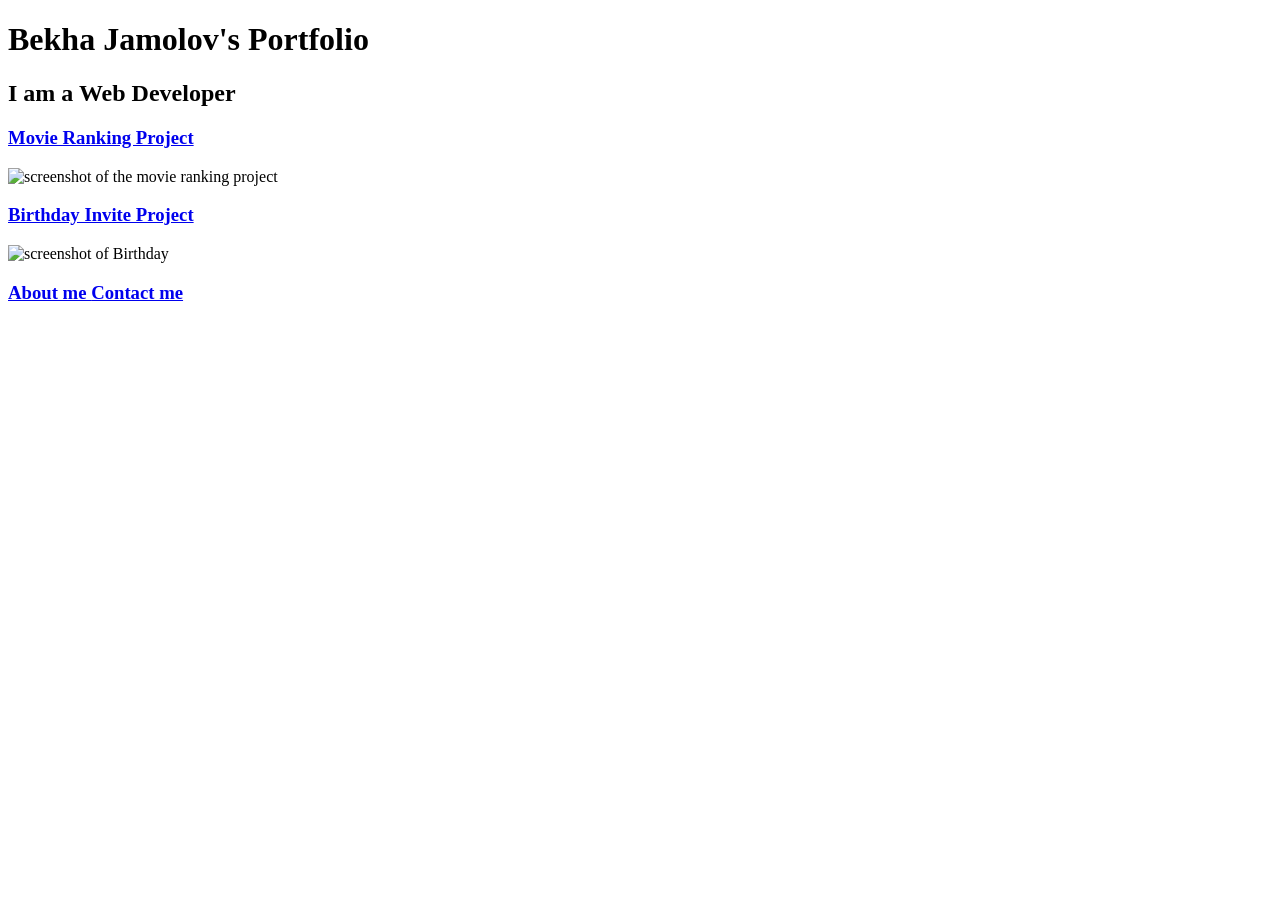
==== index.html @ c448e3af "Add files via upload" ====
<!-- TODO 1: Create the HTML Boilerplate -->
<!DOCTYPE html>
<html lang="en">
<head>
    <meta charset="UTF-8">
    <meta name="viewport" content="width=device-width, initial-scale=1.0">
    <title>Bekha's Portfolio </title>
</head>


<body>
    <h1>Bekha Jamolov's Portfolio</h1>
    <h2>I am a Web Developer </h2>
    <h3><a href="/public/movie-ranking.html">Movie Ranking Project</a>
    </h3> 
    <img src="/assets/images/movie-ranking.png" alt="screenshot of the movie ranking project ", height="200">
    <source>
    <h3><a href="/public/birthday-invite.html">Birthday Invite Project</a>
    <br/>
    </h3>
    <img src="/assets/images/birthday-invite.png" alt="screenshot of Birthday ", height="200">
    <br/>
    <h3>
    <a href="/public/about.html">About me </a>
    <a href="/public/contact.html">Contact me</a>
    </h3>
</body>
</html>

<!-- TODO 2: Add Your previous projects' HTML into the public folder -->

<!-- TODO 3: Take screenshots of your project previews and add the images to the images folder -->

<!-- TODO 4: Add titles/subtitles etc. -->

<!-- TODO 5: Add a link to the project pages -->

<!-- TODO 6: Add images to show the project previews
HINT for TODO 6: You can use the height attribute set to 200 to make the image smaller:
https://developer.mozilla.org/en-US/docs/Web/HTML/Element/img#attr-height -->

<!-- TODO 7: Add the Contact Me and About Me page links -->
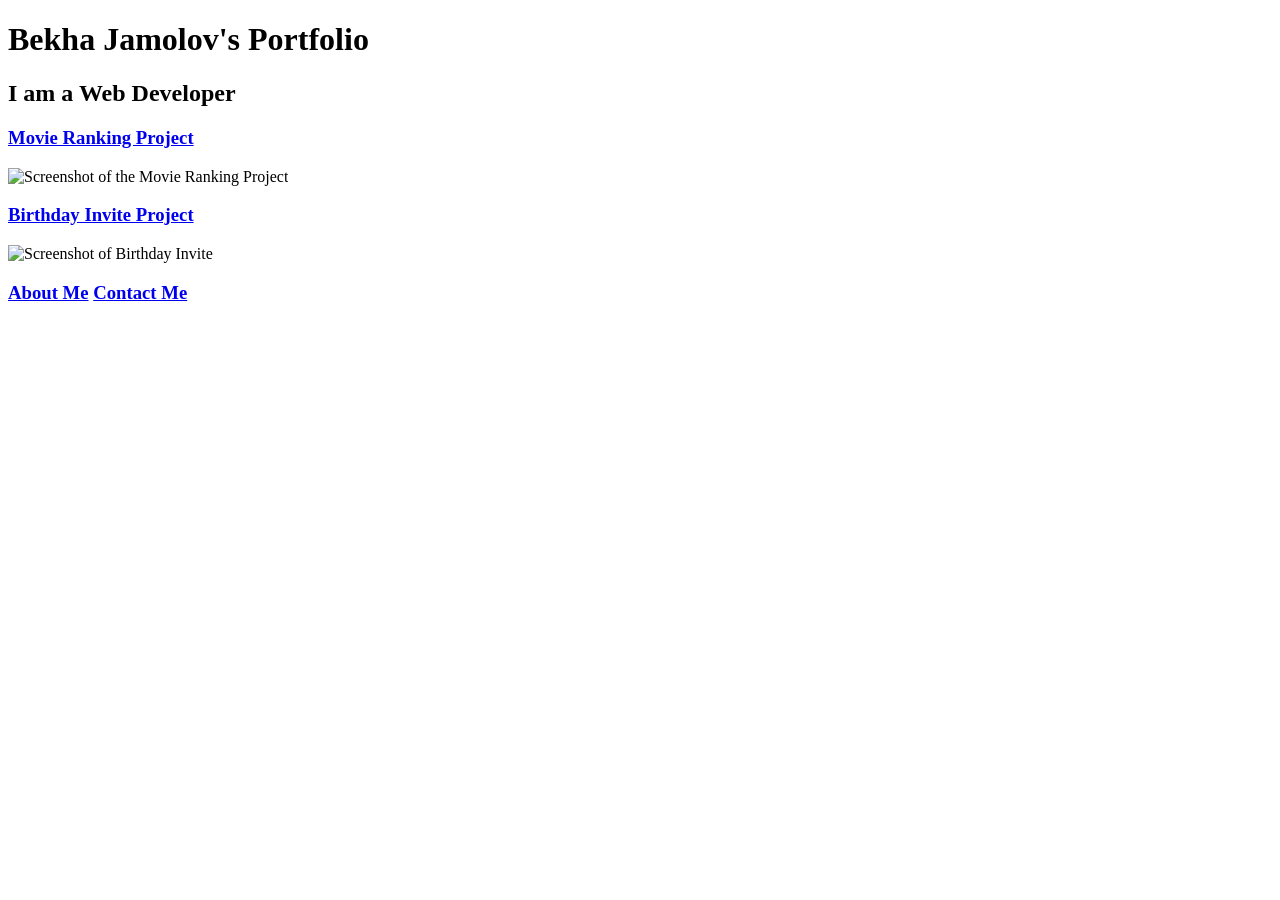
==== commit 9d4d29e9: "Add files via upload" ====
--- a/index.html
+++ b/index.html
@@ -1,42 +1,25 @@
-<!-- TODO 1: Create the HTML Boilerplate -->
 <!DOCTYPE html>
 <html lang="en">
 <head>
     <meta charset="UTF-8">
     <meta name="viewport" content="width=device-width, initial-scale=1.0">
-    <title>Bekha's Portfolio </title>
+    <title>Bekha's Portfolio</title>
 </head>
-
 
 <body>
     <h1>Bekha Jamolov's Portfolio</h1>
-    <h2>I am a Web Developer </h2>
-    <h3><a href="/public/movie-ranking.html">Movie Ranking Project</a>
-    </h3> 
-    <img src="/assets/images/movie-ranking.png" alt="screenshot of the movie ranking project ", height="200">
-    <source>
-    <h3><a href="/public/birthday-invite.html">Birthday Invite Project</a>
-    <br/>
-    </h3>
-    <img src="/assets/images/birthday-invite.png" alt="screenshot of Birthday ", height="200">
+    <h2>I am a Web Developer</h2>
+
+    <h3><a href="public/movie-ranking.html">Movie Ranking Project</a></h3>
+    <img src="assets/images/movie-ranking.png" alt="Screenshot of the Movie Ranking Project" height="200">
+
+    <h3><a href="public/birthday-invite.html">Birthday Invite Project</a></h3>
+    <img src="assets/images/birthday-invite.png" alt="Screenshot of Birthday Invite" height="200">
+
     <br/>
     <h3>
-    <a href="/public/about.html">About me </a>
-    <a href="/public/contact.html">Contact me</a>
+        <a href="public/about.html">About Me</a>
+        <a href="public/contact.html">Contact Me</a>
     </h3>
 </body>
 </html>
-
-<!-- TODO 2: Add Your previous projects' HTML into the public folder -->
-
-<!-- TODO 3: Take screenshots of your project previews and add the images to the images folder -->
-
-<!-- TODO 4: Add titles/subtitles etc. -->
-
-<!-- TODO 5: Add a link to the project pages -->
-
-<!-- TODO 6: Add images to show the project previews
-HINT for TODO 6: You can use the height attribute set to 200 to make the image smaller:
-https://developer.mozilla.org/en-US/docs/Web/HTML/Element/img#attr-height -->
-
-<!-- TODO 7: Add the Contact Me and About Me page links -->
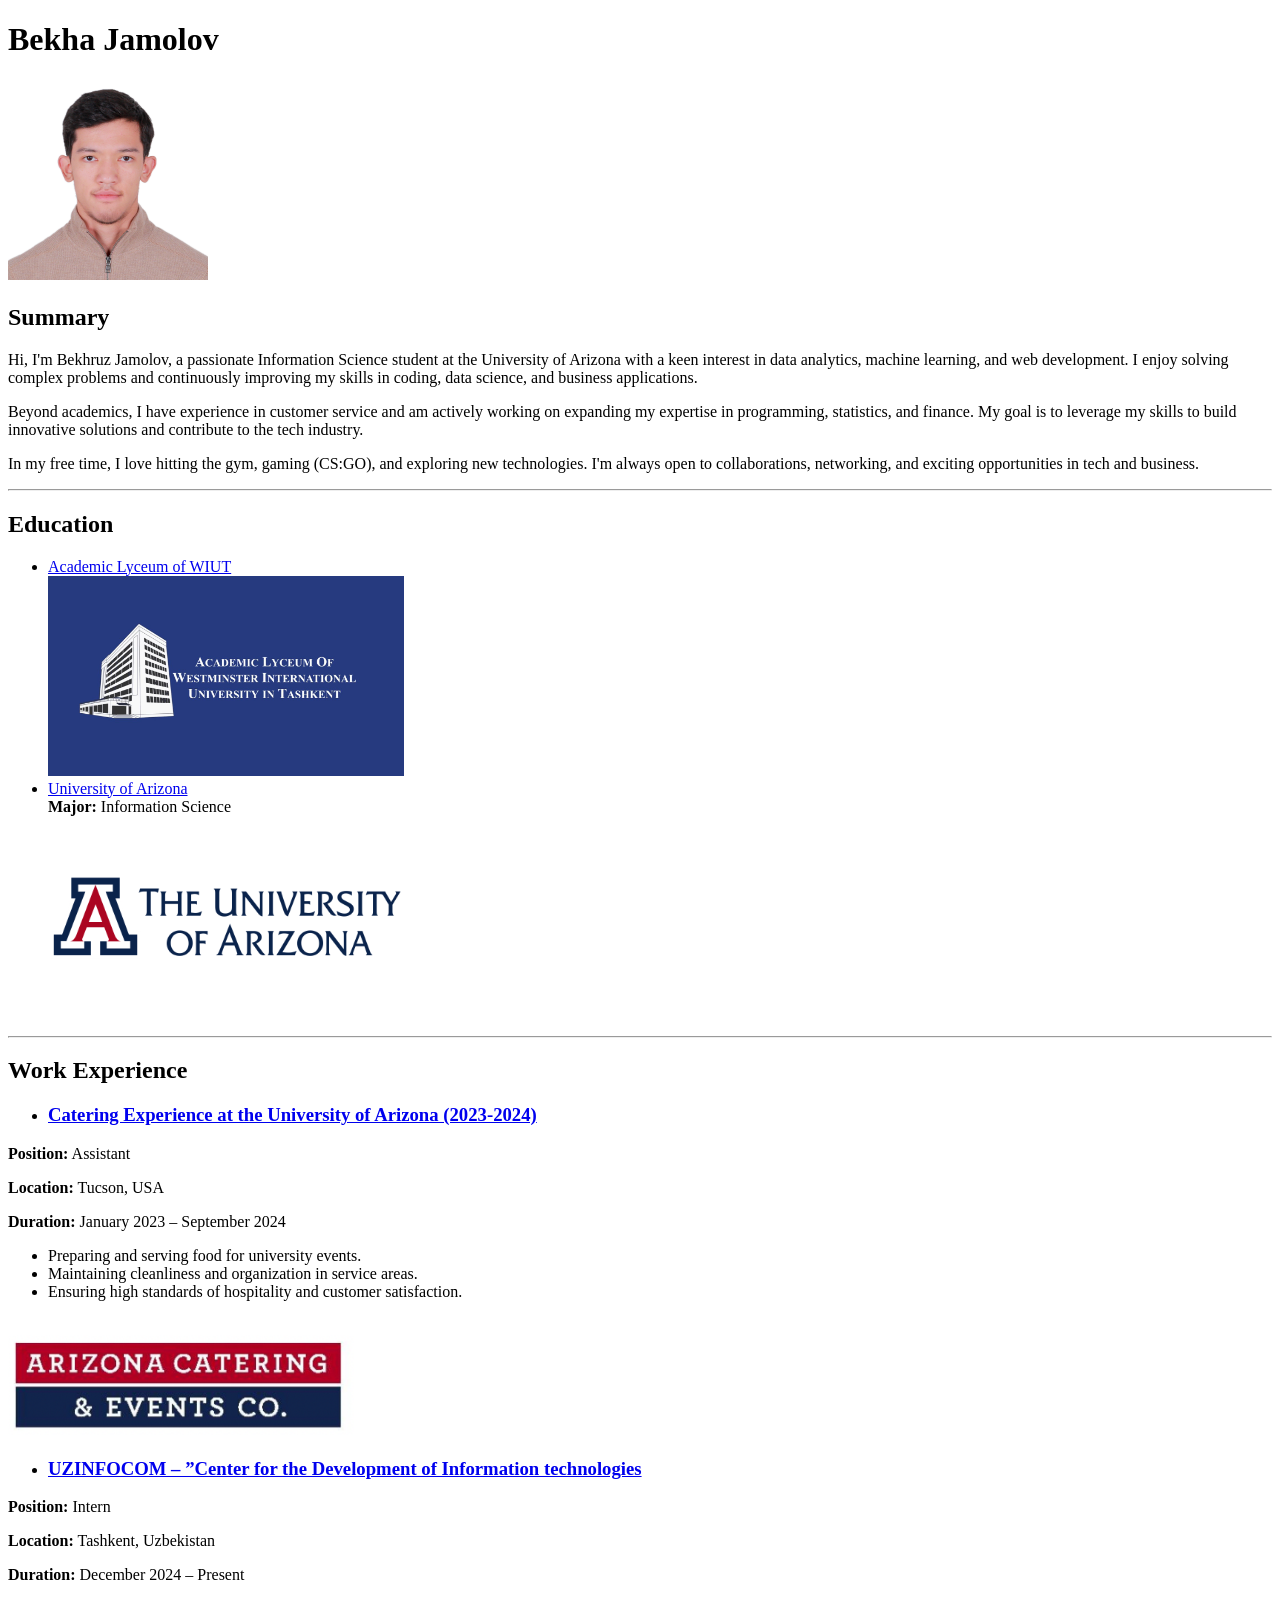
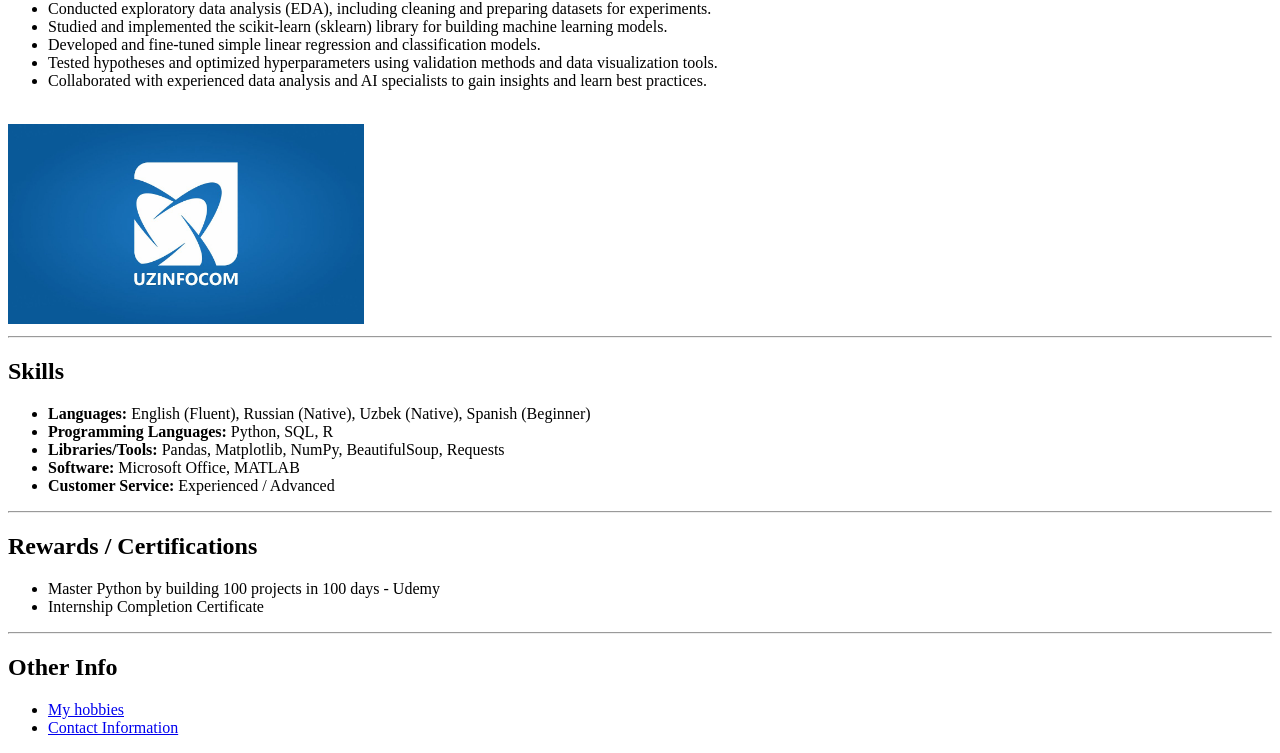
==== commit 419420e7: "Added HTML Portfolio Files" ====
--- a/index.html
+++ b/index.html
@@ -3,23 +3,112 @@
 <head>
     <meta charset="UTF-8">
     <meta name="viewport" content="width=device-width, initial-scale=1.0">
-    <title>Bekha's Portfolio</title>
+    <title>Portfolio</title>
 </head>
+<body>
+    <h1>Bekha Jamolov</h1>
+    <img src="personal_logo.JPG" alt="Bekha's photo" height="200">
 
-<body>
-    <h1>Bekha Jamolov's Portfolio</h1>
-    <h2>I am a Web Developer</h2>
+    <h2>Summary</h2>
+    <p>
+        Hi, I'm Bekhruz Jamolov, a passionate Information Science student at the University of Arizona 
+        with a keen interest in data analytics, machine learning, and web development. I enjoy solving complex problems 
+        and continuously improving my skills in coding, data science, and business applications.
+    </p>
+    <p>
+        Beyond academics, I have experience in customer service and am actively working on expanding my expertise 
+        in programming, statistics, and finance. My goal is to leverage my skills to build innovative solutions 
+        and contribute to the tech industry.
+    </p>
+    <p>
+        In my free time, I love hitting the gym, gaming (CS:GO), and exploring new technologies. I'm always open 
+        to collaborations, networking, and exciting opportunities in tech and business.
+    </p>
+    <hr/>
 
-    <h3><a href="public/movie-ranking.html">Movie Ranking Project</a></h3>
-    <img src="assets/images/movie-ranking.png" alt="Screenshot of the Movie Ranking Project" height="200">
+    <h2>Education</h2>
+    <ul>
+        <li>
+            <a href="https://lyceum.wiut.uz/en/" target="_blank">Academic Lyceum of WIUT</a>
+            <br>
+            <img src="high_scholl logo.jpg" alt="ALWIUT Logo" height="200">
+        </li>
+        <li>
+            <a href="https://www.arizona.edu/" target="_blank">University of Arizona</a>
+            <br>
+            <strong>Major:</strong> Information Science
+            <br>
+            <img src="uni logo.png" alt="University of Arizona Logo" height="200">
+        </li>
+    </ul>
+    <hr>
+    <h2>Work Experience</h2>
+    <ul>
+            <li>
+                <h3>
+                    <a href= "https://union.arizona.edu/azcateringandevents/catering-overview">Catering Experience at the University of Arizona (2023-2024)</a> 
+                </h3>
+            </li>
+    </ul>
+        <p><strong>Position:</strong> Assistant</p>
+        <p><strong>Location:</strong> Tucson, USA</p>
+        <p><strong>Duration:</strong> January 2023 – September 2024</p>
+        <ul>
+            <li>Preparing and serving food for university events.</li>
+            <li>Maintaining cleanliness and organization in service areas.</li>
+            <li>Ensuring high standards of hospitality and customer satisfaction.</li>
+        </ul>
+    </ul>
+    </br>
+    <img src="catering_logo.png" alt="Image of Uof Arizona Catering service", height="100">
+    </br>
+    <ul>
+        <li>
+            <h3>
+                <a href="https://uzinfocom.uz/services/industries">UZINFOCOM – ”Center for the Development of Information technologies</a>
+            </h3>
+        </li>
+    </ul>
+        <p><strong>Position:</strong> Intern</p>
+        <p><strong>Location:</strong> Tashkent, Uzbekistan</p>
+        <p><strong>Duration:</strong> December 2024 – Present</p>
+        <ul>
+            <li>Conducted exploratory data analysis (EDA), including cleaning and preparing datasets for experiments.</li>
+            <li>Studied and implemented the scikit-learn (sklearn) library for building machine learning models.</li>
+            <li>Developed and fine-tuned simple linear regression and classification models.</li>
+            <li>Tested hypotheses and optimized hyperparameters using validation methods and data visualization tools.</li>
+            <li>Collaborated with experienced data analysis and AI specialists to gain insights and learn best practices.</li>
+        </ul>
+    <br/>
+    <img src="UzINFOCOM_img.jpg" alt="Image of UZ info com company", height="200">
+    <hr>
+    <h2>Skills</h2>
+    <ul>
+        <li><strong>Languages:</strong> English (Fluent), Russian (Native), Uzbek (Native), Spanish (Beginner)</li>
+        <li><strong>Programming Languages:</strong> Python, SQL, R</li>
+        <li><strong>Libraries/Tools:</strong> Pandas, Matplotlib, NumPy, BeautifulSoup, Requests</li>
+        <li><strong>Software:</strong> Microsoft Office, MATLAB</li>
+        <li><strong>Customer Service:</strong> Experienced / Advanced</li>
+    </ul>
+    <hr>
+    <h2>Rewards / Certifications </h2>
+    <ul>
+    <li>Master Python by building 100 projects in 100 days - Udemy</li>
+    <li>Internship Completion Certificate</li>
+    </ul>
+    <hr>
+    <h2>Other Info</h2>
+    <ul>
+    <li>
+        <a href="hobbies.html">My hobbies</a>
+    </li>
+    <li>
+        <a href="contact_info.html">Contact Information</a>
+    </li>
+    
 
-    <h3><a href="public/birthday-invite.html">Birthday Invite Project</a></h3>
-    <img src="assets/images/birthday-invite.png" alt="Screenshot of Birthday Invite" height="200">
 
-    <br/>
-    <h3>
-        <a href="public/about.html">About Me</a>
-        <a href="public/contact.html">Contact Me</a>
-    </h3>
+    
+
 </body>
 </html>
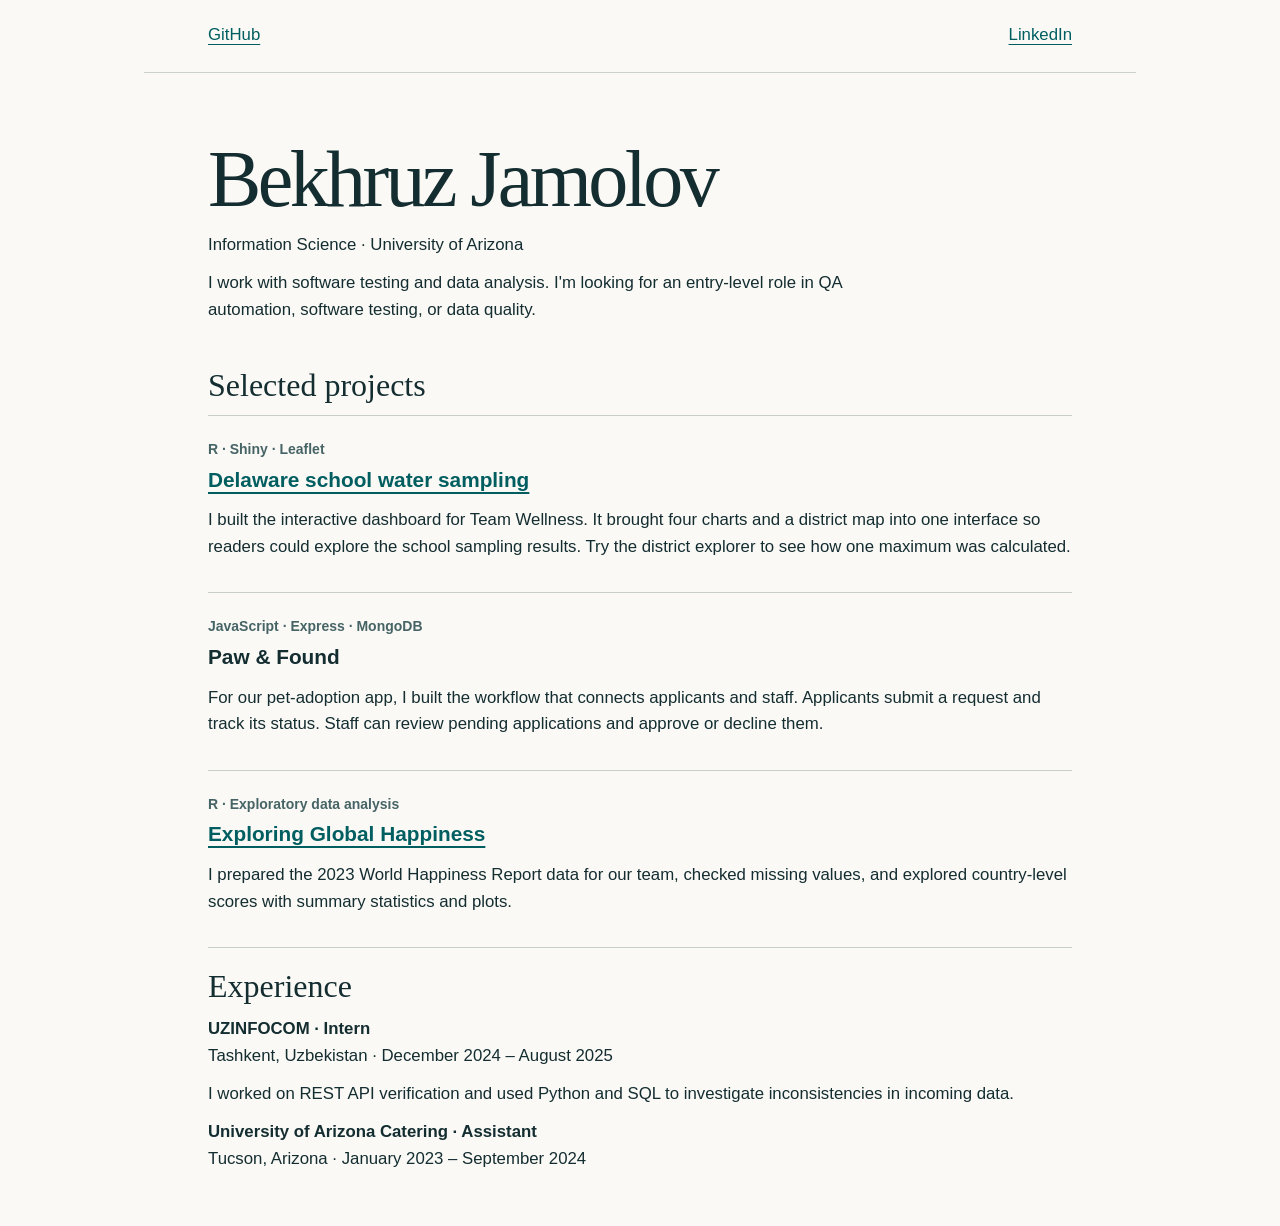
==== commit e9c84d28: "Showcase QA and data projects with a Delaware district explorer and reproducible R examples" ====
--- a/index.html
+++ b/index.html
@@ -1,114 +1 @@
-<!DOCTYPE html>
-<html lang="en">
-<head>
-    <meta charset="UTF-8">
-    <meta name="viewport" content="width=device-width, initial-scale=1.0">
-    <title>Portfolio</title>
-</head>
-<body>
-    <h1>Bekha Jamolov</h1>
-    <img src="personal_logo.JPG" alt="Bekha's photo" height="200">
-
-    <h2>Summary</h2>
-    <p>
-        Hi, I'm Bekhruz Jamolov, a passionate Information Science student at the University of Arizona 
-        with a keen interest in data analytics, machine learning, and web development. I enjoy solving complex problems 
-        and continuously improving my skills in coding, data science, and business applications.
-    </p>
-    <p>
-        Beyond academics, I have experience in customer service and am actively working on expanding my expertise 
-        in programming, statistics, and finance. My goal is to leverage my skills to build innovative solutions 
-        and contribute to the tech industry.
-    </p>
-    <p>
-        In my free time, I love hitting the gym, gaming (CS:GO), and exploring new technologies. I'm always open 
-        to collaborations, networking, and exciting opportunities in tech and business.
-    </p>
-    <hr/>
-
-    <h2>Education</h2>
-    <ul>
-        <li>
-            <a href="https://lyceum.wiut.uz/en/" target="_blank">Academic Lyceum of WIUT</a>
-            <br>
-            <img src="high_scholl logo.jpg" alt="ALWIUT Logo" height="200">
-        </li>
-        <li>
-            <a href="https://www.arizona.edu/" target="_blank">University of Arizona</a>
-            <br>
-            <strong>Major:</strong> Information Science
-            <br>
-            <img src="uni logo.png" alt="University of Arizona Logo" height="200">
-        </li>
-    </ul>
-    <hr>
-    <h2>Work Experience</h2>
-    <ul>
-            <li>
-                <h3>
-                    <a href= "https://union.arizona.edu/azcateringandevents/catering-overview">Catering Experience at the University of Arizona (2023-2024)</a> 
-                </h3>
-            </li>
-    </ul>
-        <p><strong>Position:</strong> Assistant</p>
-        <p><strong>Location:</strong> Tucson, USA</p>
-        <p><strong>Duration:</strong> January 2023 – September 2024</p>
-        <ul>
-            <li>Preparing and serving food for university events.</li>
-            <li>Maintaining cleanliness and organization in service areas.</li>
-            <li>Ensuring high standards of hospitality and customer satisfaction.</li>
-        </ul>
-    </ul>
-    </br>
-    <img src="catering_logo.png" alt="Image of Uof Arizona Catering service", height="100">
-    </br>
-    <ul>
-        <li>
-            <h3>
-                <a href="https://uzinfocom.uz/services/industries">UZINFOCOM – ”Center for the Development of Information technologies</a>
-            </h3>
-        </li>
-    </ul>
-        <p><strong>Position:</strong> Intern</p>
-        <p><strong>Location:</strong> Tashkent, Uzbekistan</p>
-        <p><strong>Duration:</strong> December 2024 – Present</p>
-        <ul>
-            <li>Conducted exploratory data analysis (EDA), including cleaning and preparing datasets for experiments.</li>
-            <li>Studied and implemented the scikit-learn (sklearn) library for building machine learning models.</li>
-            <li>Developed and fine-tuned simple linear regression and classification models.</li>
-            <li>Tested hypotheses and optimized hyperparameters using validation methods and data visualization tools.</li>
-            <li>Collaborated with experienced data analysis and AI specialists to gain insights and learn best practices.</li>
-        </ul>
-    <br/>
-    <img src="UzINFOCOM_img.jpg" alt="Image of UZ info com company", height="200">
-    <hr>
-    <h2>Skills</h2>
-    <ul>
-        <li><strong>Languages:</strong> English (Fluent), Russian (Native), Uzbek (Native), Spanish (Beginner)</li>
-        <li><strong>Programming Languages:</strong> Python, SQL, R</li>
-        <li><strong>Libraries/Tools:</strong> Pandas, Matplotlib, NumPy, BeautifulSoup, Requests</li>
-        <li><strong>Software:</strong> Microsoft Office, MATLAB</li>
-        <li><strong>Customer Service:</strong> Experienced / Advanced</li>
-    </ul>
-    <hr>
-    <h2>Rewards / Certifications </h2>
-    <ul>
-    <li>Master Python by building 100 projects in 100 days - Udemy</li>
-    <li>Internship Completion Certificate</li>
-    </ul>
-    <hr>
-    <h2>Other Info</h2>
-    <ul>
-    <li>
-        <a href="hobbies.html">My hobbies</a>
-    </li>
-    <li>
-        <a href="contact_info.html">Contact Information</a>
-    </li>
-    
-
-
-    
-
-</body>
-</html>
+<!doctype html><html lang="en"><head><meta charset="utf-8"><meta name="viewport" content="width=device-width, initial-scale=1"><title>Bekhruz Jamolov | QA and data projects</title><link rel="stylesheet" href="style.css"></head><body><nav><a href="https://github.com/jamolovb">GitHub</a><a href="https://www.linkedin.com/in/bekhruzjamolov/">LinkedIn</a></nav><main><header><h1>Bekhruz Jamolov</h1><p>Information Science · University of Arizona</p><p>I work with software testing and data analysis. I'm looking for an entry-level role in QA automation, software testing, or data quality.</p></header><h2>Selected projects</h2><article><small>R · Shiny · Leaflet</small><h3><a href="projects/delaware/">Delaware school water sampling</a></h3><p>I built the interactive dashboard for Team Wellness. It brought four charts and a district map into one interface so readers could explore the school sampling results. Try the district explorer to see how one maximum was calculated.</p></article><article><small>JavaScript · Express · MongoDB</small><h3>Paw &amp; Found</h3><p>For our pet-adoption app, I built the workflow that connects applicants and staff. Applicants submit a request and track its status. Staff can review pending applications and approve or decline them.</p></article><article><small>R · Exploratory data analysis</small><h3><a href="https://github.com/jamolovb/html-portfolio/tree/main/projects/happiness">Exploring Global Happiness</a></h3><p>I prepared the 2023 World Happiness Report data for our team, checked missing values, and explored country-level scores with summary statistics and plots.</p></article><section><h2>Experience</h2><p><strong>UZINFOCOM · Intern</strong><br>Tashkent, Uzbekistan · December 2024 – August 2025</p><p>I worked on REST API verification and used Python and SQL to investigate inconsistencies in incoming data.</p><p><strong>University of Arizona Catering · Assistant</strong><br>Tucson, Arizona · January 2023 – September 2024</p></section></main></body></html>
--- a/style.css
+++ b/style.css
@@ -0,0 +1 @@
+*{box-sizing:border-box}html{color-scheme:light}body{font:1.05rem/1.6 "Helvetica Neue",Arial,sans-serif;color:#142d31;background:#faf9f5;margin:0}main,footer,nav{max-width:62rem;margin:auto;padding:1.4rem clamp(1rem,5vw,4rem)}nav{display:flex;justify-content:space-between;border-bottom:1px solid #cad2cc}a{color:#005e61;text-underline-offset:.22em}h1,h2,h3,p{margin:0 0 .7rem}h1{font:normal clamp(2.8rem,8vw,5rem)/1.05 Georgia,serif;letter-spacing:-.045em}h2{font:normal 2rem Georgia,serif}h3{font-size:1.3rem}header{padding:2.6rem 0 2rem}header p{max-width:40rem}article,section{border-top:1px solid #c8cfca;padding:1.25rem 0}small{font-weight:600;color:#466465}label{display:block;font-weight:bold}select{font:inherit;padding:.45rem;max-width:100%;margin:.4rem 0}output{display:block;font-size:1.2rem;font-weight:600}table{width:100%;border-collapse:collapse;font-variant-numeric:tabular-nums}th,td{text-align:right;border-bottom:1px solid #d4dad4;padding:.3rem}th:first-child,td:first-child{text-align:left}footer{padding-bottom:3rem}a:focus-visible,select:focus-visible{outline:3px solid #b66816}img{max-width:100%;height:auto}
